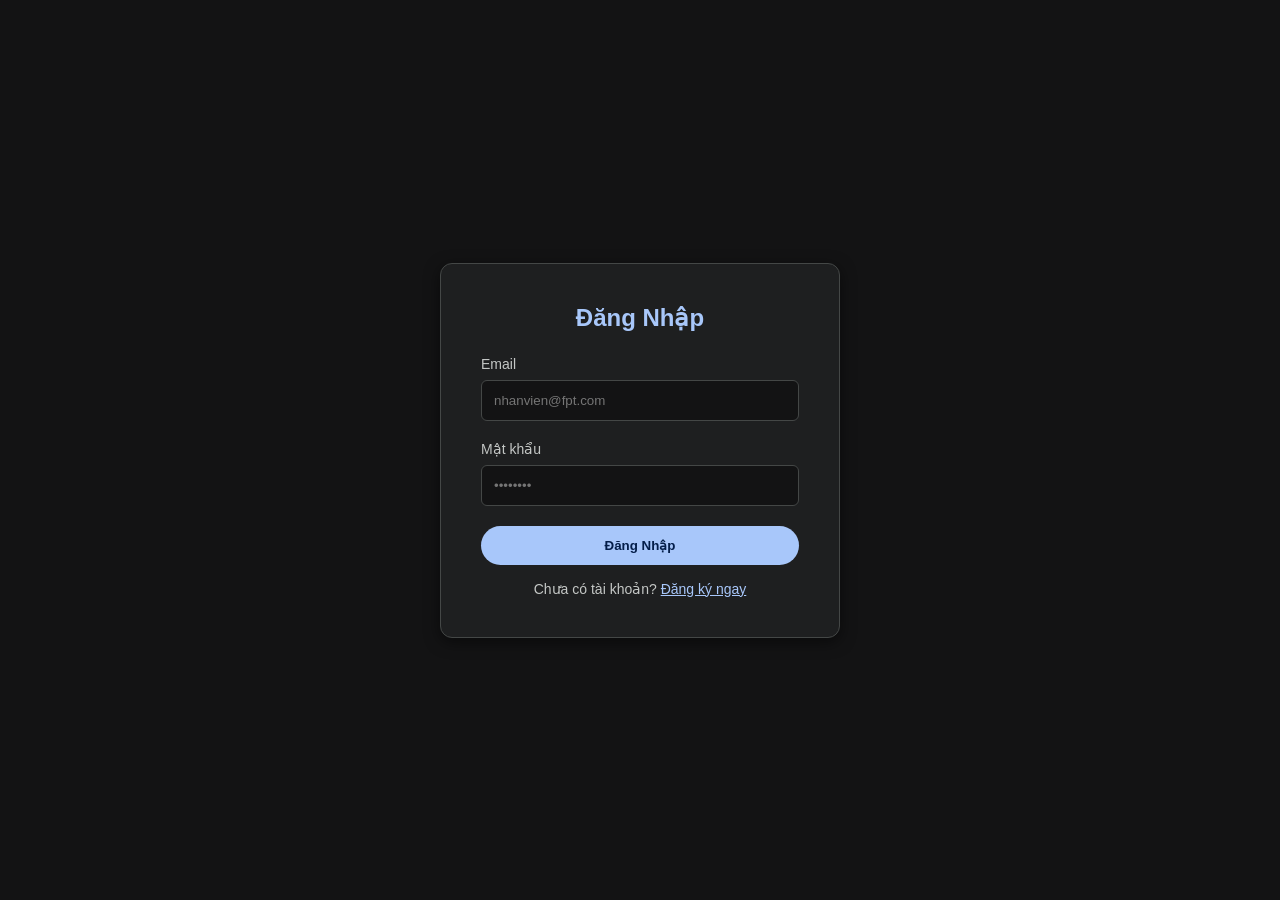
==== frontend/index.html @ 5b6f96ec "chore: restructure project and move git root" ====
<!DOCTYPE html>
<html lang="en">
<head>
    <meta charset="UTF-8">
    <meta name="viewport" content="width=device-width, initial-scale=1.0">
    <title>FPT AI - Login</title>
    <link rel="stylesheet" href="style.css">
</head>
<body>

    <div class="auth-container">
        <h2 id="auth-title">Đăng Nhập</h2>
        
        <form id="auth-form">
            <div class="input-group">
                <label for="email">Email</label>
                <input type="email" id="email" required placeholder="nhanvien@fpt.com">
            </div>
            <div class="input-group">
                <label for="password">Mật khẩu</label>
                <input type="password" id="password" required placeholder="••••••••">
            </div>
            
            <button type="submit" class="btn" id="auth-btn">Đăng Nhập</button>
        </form>

        <div id="auth-message"></div>

        <div class="toggle-auth">
            <p id="toggle-text">Chưa có tài khoản? <span onclick="toggleAuthMode()">Đăng ký ngay</span></p>
        </div>
    </div>

    <script>
        let isLoginMode = true;

        function toggleAuthMode() {
            isLoginMode = !isLoginMode;
            document.getElementById('auth-title').innerText = isLoginMode ? 'Đăng Nhập' : 'Đăng Ký Tài Khoản';
            document.getElementById('auth-btn').innerText = isLoginMode ? 'Đăng Nhập' : 'Đăng Ký';
            document.getElementById('toggle-text').innerHTML = isLoginMode 
                ? 'Chưa có tài khoản? <span onclick="toggleAuthMode()">Đăng ký ngay</span>' 
                : 'Đã có tài khoản? <span onclick="toggleAuthMode()">Đăng nhập</span>';
            document.getElementById('auth-message').innerText = '';
        }
    </script>
    
    <script src="app.js"></script>
</body>
</html>
---- frontend/style.css ----
:root {
    --bg-color: #131314;
    --sidebar-bg: #1e1f20;
    --text-primary: #e3e3e3;
    --text-secondary: #c4c7c5;
    --accent-color: #a8c7fa;
    --border-color: #444746;
    --message-user: #282a2c;
    --message-bot: #131314;
}

* {
    box-sizing: border-box;
    margin: 0;
    padding: 0;
    font-family: 'Segoe UI', Tahoma, Geneva, Verdana, sans-serif;
}

body {
    background-color: var(--bg-color);
    color: var(--text-primary);
    height: 100vh;
    display: flex;
    justify-content: center;
    align-items: center;
}

/* --- AUTH PAGE STYLES --- */
.auth-container {
    background-color: var(--sidebar-bg);
    padding: 40px;
    border-radius: 12px;
    width: 100%;
    max-width: 400px;
    box-shadow: 0 4px 15px rgba(0, 0, 0, 0.5);
    border: 1px solid var(--border-color);
}

.auth-container h2 {
    text-align: center;
    margin-bottom: 24px;
    color: var(--accent-color);
}

.input-group {
    margin-bottom: 20px;
}

.input-group label {
    display: block;
    margin-bottom: 8px;
    color: var(--text-secondary);
    font-size: 14px;
}

.input-group input {
    width: 100%;
    padding: 12px;
    border-radius: 6px;
    border: 1px solid var(--border-color);
    background-color: var(--bg-color);
    color: var(--text-primary);
    outline: none;
    transition: border-color 0.2s;
}

.input-group input:focus {
    border-color: var(--accent-color);
}

.btn {
    width: 100%;
    padding: 12px;
    background-color: var(--accent-color);
    color: #041e49;
    border: none;
    border-radius: 24px;
    font-weight: 600;
    cursor: pointer;
    transition: opacity 0.2s;
}

.btn:hover {
    opacity: 0.9;
}

.toggle-auth {
    text-align: center;
    margin-top: 16px;
    font-size: 14px;
    color: var(--text-secondary);
}

.toggle-auth span {
    color: var(--accent-color);
    cursor: pointer;
    text-decoration: underline;
}

#auth-message {
    text-align: center;
    margin-top: 10px;
    font-size: 14px;
    color: #ff8989;
}

/* --- CHAT PAGE STYLES --- */
.chat-body {
    display: flex;
    width: 100vw;
    justify-content: flex-start;
}

.sidebar {
    width: 260px;
    background-color: var(--sidebar-bg);
    display: flex;
    flex-direction: column;
    border-right: 1px solid var(--border-color);
}

.sidebar-header, .sidebar-footer {
    padding: 20px;
}

.new-chat-btn, .logout-btn {
    width: 100%;
    padding: 12px;
    background-color: transparent;
    color: var(--text-primary);
    border: 1px solid var(--border-color);
    border-radius: 8px;
    cursor: pointer;
    text-align: left;
    transition: background 0.2s;
}

.new-chat-btn:hover, .logout-btn:hover {
    background-color: rgba(255,255,255,0.1);
}

.conversation-list {
    flex-grow: 1;
    overflow-y: auto;
    padding: 0 10px;
}

.conv-item {
    padding: 12px;
    margin-bottom: 5px;
    border-radius: 8px;
    cursor: pointer;
    color: var(--text-secondary);
    white-space: nowrap;
    overflow: hidden;
    text-overflow: ellipsis;
}

.conv-item:hover, .conv-item.active {
    background-color: rgba(255,255,255,0.05);
    color: var(--text-primary);
}

.main-chat {
    flex-grow: 1;
    display: flex;
    flex-direction: column;
    background-color: var(--bg-color);
    position: relative;
}

.chat-header {
    padding: 20px;
    border-bottom: 1px solid var(--border-color);
    text-align: center;
}

.chat-history {
    flex-grow: 1;
    padding: 20px 15%;
    overflow-y: auto;
    display: flex;
    flex-direction: column;
    gap: 24px;
    padding-bottom: 120px; /* Chừa không gian cho input */
}

.welcome-message {
    margin: auto;
    text-align: center;
    color: var(--text-secondary);
}

.welcome-message h2 {
    background: -webkit-linear-gradient(45deg, #a8c7fa, #c58bf2);
    -webkit-background-clip: text;
    background-clip: text;
    -webkit-text-fill-color: transparent;
    font-size: 2.5rem;
    margin-bottom: 10px;
}

/* --- MESSAGE STYLES --- */
.message {
    display: flex;
    gap: 16px;
    max-width: 85%;
    font-size: 15px;
    line-height: 1.6;
}

.message.user {
    align-self: flex-end;
    flex-direction: row-reverse;
}

.message.user .msg-content {
    background-color: var(--message-user);
    padding: 12px 20px;
    border-radius: 24px;
    border-bottom-right-radius: 4px;
}

.message.assistant {
    align-self: flex-start;
}

.message.assistant .msg-content {
    padding: 4px 0; /* Căn ngang hàng với avatar */
}

/* --- AVATAR --- */
.avatar {
    width: 36px;
    height: 36px;
    border-radius: 50%;
    display: flex;
    align-items: center;
    justify-content: center;
    flex-shrink: 0;
}

.ai-avatar {
    background: linear-gradient(135deg, #a8c7fa, #c58bf2);
    color: #131314;
    font-size: 18px;
}

/* --- CHAT INPUT --- */
.chat-input-container {
    position: absolute;
    bottom: 0;
    left: 0;
    width: 100%;
    padding: 20px 15%;
    background: linear-gradient(180deg, transparent, var(--bg-color) 40%);
}

#chat-form {
    display: flex;
    background-color: var(--sidebar-bg);
    border-radius: 32px;
    padding: 8px 16px;
    border: 1px solid var(--border-color);
    box-shadow: 0 4px 20px rgba(0, 0, 0, 0.3);
}

#message-input {
    flex-grow: 1;
    background: transparent;
    border: none;
    color: var(--text-primary);
    padding: 12px;
    outline: none;
    font-size: 15px;
}

#send-btn {
    background: transparent;
    border: none;
    color: var(--accent-color);
    cursor: pointer;
    padding: 0 10px;
    font-size: 18px;
}

#send-btn:disabled {
    color: var(--border-color);
    cursor: not-allowed;
}

strong {
    color: #fff;
    font-weight: 600;
}
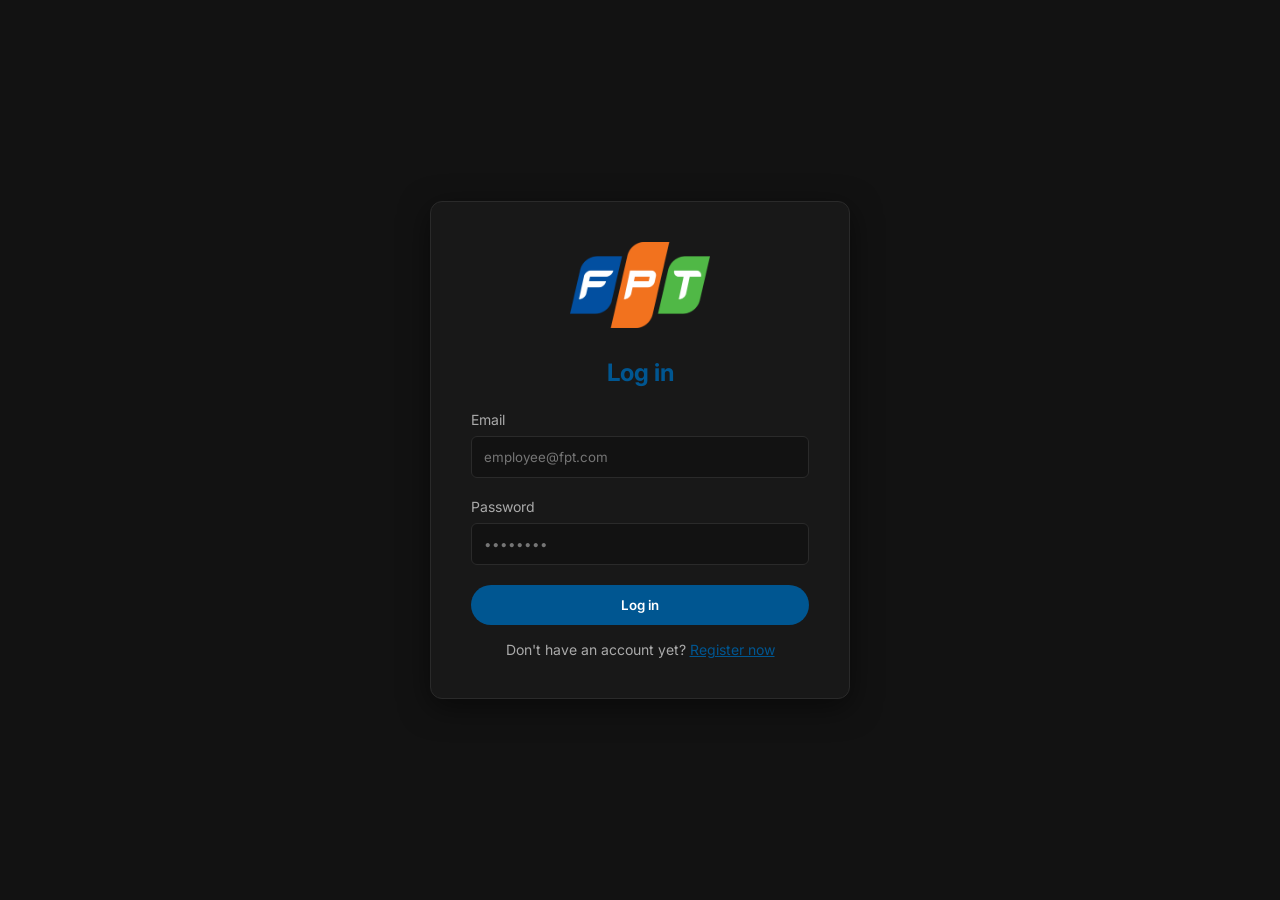
==== commit 3738cce1: "style: change language to English" ====
--- a/frontend/index.html
+++ b/frontend/index.html
@@ -3,48 +3,39 @@
 <head>
     <meta charset="UTF-8">
     <meta name="viewport" content="width=device-width, initial-scale=1.0">
-    <title>FPT AI - Login</title>
+    <title>FPT AI Assistant - Login</title>
     <link rel="stylesheet" href="style.css">
+    <link rel="preconnect" href="https://fonts.googleapis.com">
+    <link rel="preconnect" href="https://fonts.gstatic.com" crossorigin>
+    <link href="https://fonts.googleapis.com/css2?family=Inter:wght@400;500;600;700&display=swap" rel="stylesheet">
 </head>
-<body>
+<body class="auth-page-body">
 
     <div class="auth-container">
-        <h2 id="auth-title">Đăng Nhập</h2>
+        <img src="image_2301e1.png" alt="FPT Logo" class="fpt-logo">
+        
+        <h2 id="auth-title">Log in</h2>
         
         <form id="auth-form">
             <div class="input-group">
                 <label for="email">Email</label>
-                <input type="email" id="email" required placeholder="nhanvien@fpt.com">
+                <input type="email" id="email" required placeholder="employee@fpt.com">
             </div>
             <div class="input-group">
-                <label for="password">Mật khẩu</label>
+                <label for="password">Password</label>
                 <input type="password" id="password" required placeholder="••••••••">
             </div>
             
-            <button type="submit" class="btn" id="auth-btn">Đăng Nhập</button>
+            <button type="submit" class="btn" id="auth-btn">Log in</button>
         </form>
 
         <div id="auth-message"></div>
 
         <div class="toggle-auth">
-            <p id="toggle-text">Chưa có tài khoản? <span onclick="toggleAuthMode()">Đăng ký ngay</span></p>
+            <p id="toggle-text">Don't have an account yet? <span onclick="toggleAuthMode()">Register now</span></p>
         </div>
     </div>
 
-    <script>
-        let isLoginMode = true;
-
-        function toggleAuthMode() {
-            isLoginMode = !isLoginMode;
-            document.getElementById('auth-title').innerText = isLoginMode ? 'Đăng Nhập' : 'Đăng Ký Tài Khoản';
-            document.getElementById('auth-btn').innerText = isLoginMode ? 'Đăng Nhập' : 'Đăng Ký';
-            document.getElementById('toggle-text').innerHTML = isLoginMode 
-                ? 'Chưa có tài khoản? <span onclick="toggleAuthMode()">Đăng ký ngay</span>' 
-                : 'Đã có tài khoản? <span onclick="toggleAuthMode()">Đăng nhập</span>';
-            document.getElementById('auth-message').innerText = '';
-        }
-    </script>
-    
     <script src="app.js"></script>
 </body>
 </html>
--- a/frontend/style.css
+++ b/frontend/style.css
@@ -1,19 +1,21 @@
 :root {
-    --bg-color: #131314;
-    --sidebar-bg: #1e1f20;
-    --text-primary: #e3e3e3;
-    --text-secondary: #c4c7c5;
-    --accent-color: #a8c7fa;
-    --border-color: #444746;
-    --message-user: #282a2c;
-    --message-bot: #131314;
+    --bg-color: #121212;
+    --sidebar-bg: #181818;
+    --text-primary: #e0e0e0;
+    --text-secondary: #aaaaaa;
+    --accent-color: #005691; /* FPT Blue */
+    --accent-hover: #00406e;
+    --border-color: #2a2a2a;
+    --message-user: #2c2c2c;
+    --message-bot: #121212;
+    --gradient-bot: linear-gradient(135deg, #a8c7fa, #c58bf2);
 }
 
 * {
     box-sizing: border-box;
     margin: 0;
     padding: 0;
-    font-family: 'Segoe UI', Tahoma, Geneva, Verdana, sans-serif;
+    font-family: 'Inter', 'Segoe UI', Tahoma, Geneva, Verdana, sans-serif;
 }
 
 body {
@@ -21,25 +23,42 @@
     color: var(--text-primary);
     height: 100vh;
     display: flex;
+    overflow: hidden; /* Ngăn chặn cuộn toàn body */
+}
+
+/* --- LOGO STYLES --- */
+.fpt-logo {
+    display: block;
+    margin: 0 auto;
+    object-fit: contain;
+}
+
+/* --- AUTH PAGE STYLES --- */
+.auth-page-body {
     justify-content: center;
     align-items: center;
 }
 
-/* --- AUTH PAGE STYLES --- */
 .auth-container {
     background-color: var(--sidebar-bg);
     padding: 40px;
     border-radius: 12px;
     width: 100%;
-    max-width: 400px;
-    box-shadow: 0 4px 15px rgba(0, 0, 0, 0.5);
+    max-width: 420px;
+    box-shadow: 0 8px 30px rgba(0, 0, 0, 0.5);
     border: 1px solid var(--border-color);
+}
+
+.auth-container .fpt-logo {
+    margin-bottom: 30px;
+    width: 140px;
 }
 
 .auth-container h2 {
     text-align: center;
     margin-bottom: 24px;
     color: var(--accent-color);
+    font-size: 1.5rem;
 }
 
 .input-group {
@@ -61,27 +80,28 @@
     background-color: var(--bg-color);
     color: var(--text-primary);
     outline: none;
-    transition: border-color 0.2s;
+    transition: border-color 0.2s, box-shadow 0.2s;
 }
 
 .input-group input:focus {
     border-color: var(--accent-color);
+    box-shadow: 0 0 0 2px rgba(0, 86, 145, 0.3);
 }
 
 .btn {
     width: 100%;
     padding: 12px;
     background-color: var(--accent-color);
-    color: #041e49;
+    color: white;
     border: none;
     border-radius: 24px;
     font-weight: 600;
     cursor: pointer;
-    transition: opacity 0.2s;
+    transition: background 0.2s;
 }
 
 .btn:hover {
-    opacity: 0.9;
+    background-color: var(--accent-hover);
 }
 
 .toggle-auth {
@@ -105,22 +125,23 @@
 }
 
 /* --- CHAT PAGE STYLES --- */
-.chat-body {
-    display: flex;
-    width: 100vw;
-    justify-content: flex-start;
-}
-
 .sidebar {
-    width: 260px;
+    width: 280px;
     background-color: var(--sidebar-bg);
     display: flex;
     flex-direction: column;
     border-right: 1px solid var(--border-color);
-}
-
-.sidebar-header, .sidebar-footer {
+    flex-shrink: 0;
+}
+
+.sidebar-header {
     padding: 20px;
+    border-bottom: 1px solid var(--border-color);
+}
+
+.sidebar-header .fpt-logo {
+    width: 110px;
+    margin-bottom: 15px;
 }
 
 .new-chat-btn, .logout-btn {
@@ -132,33 +153,54 @@
     border-radius: 8px;
     cursor: pointer;
     text-align: left;
-    transition: background 0.2s;
+    transition: background 0.2s, color 0.2s;
+    font-size: 14px;
 }
 
 .new-chat-btn:hover, .logout-btn:hover {
-    background-color: rgba(255,255,255,0.1);
+    background-color: rgba(255,255,255,0.05);
 }
 
 .conversation-list {
     flex-grow: 1;
     overflow-y: auto;
-    padding: 0 10px;
+    padding: 10px;
+}
+
+.conversation-list h4 {
+    color: var(--text-secondary);
+    font-size: 12px;
+    margin-bottom: 10px;
+    padding-left: 10px;
 }
 
 .conv-item {
-    padding: 12px;
-    margin-bottom: 5px;
+    padding: 10px 15px;
+    margin-bottom: 4px;
     border-radius: 8px;
     cursor: pointer;
     color: var(--text-secondary);
     white-space: nowrap;
     overflow: hidden;
     text-overflow: ellipsis;
-}
-
-.conv-item:hover, .conv-item.active {
-    background-color: rgba(255,255,255,0.05);
-    color: var(--text-primary);
+    font-size: 14px;
+    transition: background 0.2s, color 0.2s;
+}
+
+.conv-item:hover {
+    background-color: rgba(255,255,255,0.03);
+    color: var(--text-primary);
+}
+
+.conv-item.active {
+    background-color: rgba(0, 86, 145, 0.1); /* Subtle blue active */
+    color: var(--accent-color);
+    font-weight: 500;
+}
+
+.sidebar-footer {
+    padding: 20px;
+    border-top: 1px solid var(--border-color);
 }
 
 .main-chat {
@@ -167,45 +209,57 @@
     flex-direction: column;
     background-color: var(--bg-color);
     position: relative;
+    width: 100%;
 }
 
 .chat-header {
     padding: 20px;
     border-bottom: 1px solid var(--border-color);
     text-align: center;
+    background-color: var(--bg-color);
+    z-index: 10;
 }
 
 .chat-history {
     flex-grow: 1;
-    padding: 20px 15%;
+    padding: 20px 10%; /* More generous padding */
     overflow-y: auto;
     display: flex;
     flex-direction: column;
-    gap: 24px;
-    padding-bottom: 120px; /* Chừa không gian cho input */
+    gap: 20px;
+    position: relative;
+}
+
+/* Sửa lỗi cuộn: đảm bảo content có chiều cao thật */
+.chat-history::after {
+    content: '';
+    display: block;
+    height: 10px;
 }
 
 .welcome-message {
     margin: auto;
     text-align: center;
     color: var(--text-secondary);
+    max-width: 600px;
 }
 
 .welcome-message h2 {
     background: -webkit-linear-gradient(45deg, #a8c7fa, #c58bf2);
     -webkit-background-clip: text;
-    background-clip: text;
+    background-clip: text; /* THÊM DÒNG NÀY VÀO ĐÂY */
     -webkit-text-fill-color: transparent;
     font-size: 2.5rem;
     margin-bottom: 10px;
+    font-weight: 700;
 }
 
 /* --- MESSAGE STYLES --- */
 .message {
     display: flex;
-    gap: 16px;
-    max-width: 85%;
-    font-size: 15px;
+    gap: 12px;
+    max-width: 80%;
+    font-size: 14px;
     line-height: 1.6;
 }
 
@@ -216,8 +270,8 @@
 
 .message.user .msg-content {
     background-color: var(--message-user);
-    padding: 12px 20px;
-    border-radius: 24px;
+    padding: 10px 16px;
+    border-radius: 18px;
     border-bottom-right-radius: 4px;
 }
 
@@ -226,43 +280,46 @@
 }
 
 .message.assistant .msg-content {
-    padding: 4px 0; /* Căn ngang hàng với avatar */
+    background-color: var(--message-bot);
+    padding: 10px 0;
+    width: 100%;
 }
 
 /* --- AVATAR --- */
 .avatar {
-    width: 36px;
-    height: 36px;
+    width: 32px;
+    height: 32px;
     border-radius: 50%;
     display: flex;
     align-items: center;
     justify-content: center;
     flex-shrink: 0;
+    margin-top: 4px; /* Align top with first line */
 }
 
 .ai-avatar {
-    background: linear-gradient(135deg, #a8c7fa, #c58bf2);
-    color: #131314;
-    font-size: 18px;
+    background: var(--gradient-bot);
+    color: #121212;
+    font-size: 16px;
 }
 
 /* --- CHAT INPUT --- */
 .chat-input-container {
-    position: absolute;
+    padding: 20px 10%;
+    background: linear-gradient(180deg, transparent, var(--bg-color) 40%);
+    position: sticky;
     bottom: 0;
-    left: 0;
-    width: 100%;
-    padding: 20px 15%;
-    background: linear-gradient(180deg, transparent, var(--bg-color) 40%);
+    width: 100%;
+    z-index: 10;
 }
 
 #chat-form {
     display: flex;
     background-color: var(--sidebar-bg);
-    border-radius: 32px;
-    padding: 8px 16px;
+    border-radius: 28px;
+    padding: 5px 15px;
     border: 1px solid var(--border-color);
-    box-shadow: 0 4px 20px rgba(0, 0, 0, 0.3);
+    box-shadow: 0 4px 15px rgba(0, 0, 0, 0.3);
 }
 
 #message-input {
@@ -272,7 +329,7 @@
     color: var(--text-primary);
     padding: 12px;
     outline: none;
-    font-size: 15px;
+    font-size: 14px;
 }
 
 #send-btn {
@@ -289,7 +346,20 @@
     cursor: not-allowed;
 }
 
-strong {
-    color: #fff;
-    font-weight: 600;
+/* Scrollbar styling */
+::-webkit-scrollbar {
+    width: 8px;
+}
+
+::-webkit-scrollbar-track {
+    background: transparent;
+}
+
+::-webkit-scrollbar-thumb {
+    background: #333;
+    border-radius: 4px;
+}
+
+::-webkit-scrollbar-thumb:hover {
+    background: #444;
 }
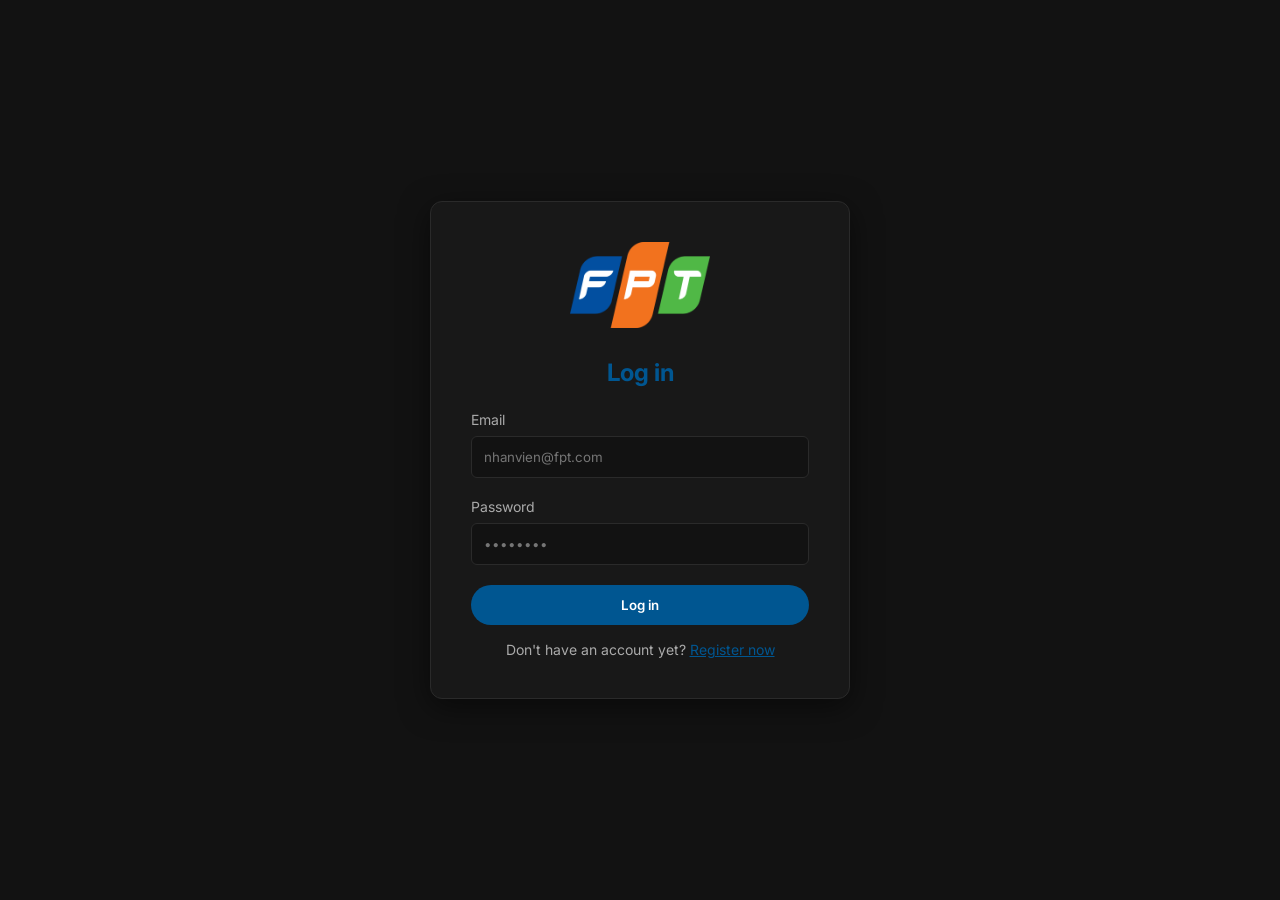
==== commit 2b8f793c: ":feat: add user name" ====
--- a/frontend/index.html
+++ b/frontend/index.html
@@ -5,6 +5,7 @@
     <meta name="viewport" content="width=device-width, initial-scale=1.0">
     <title>FPT AI Assistant - Login</title>
     <link rel="stylesheet" href="style.css">
+    <link rel="icon" type="image/png" href="image_2301e1.png">
     <link rel="preconnect" href="https://fonts.googleapis.com">
     <link rel="preconnect" href="https://fonts.gstatic.com" crossorigin>
     <link href="https://fonts.googleapis.com/css2?family=Inter:wght@400;500;600;700&display=swap" rel="stylesheet">
@@ -17,9 +18,14 @@
         <h2 id="auth-title">Log in</h2>
         
         <form id="auth-form">
+            <div class="input-group" id="name-group" style="display: none;">
+                <label for="fullname">Username</label>
+                <input type="text" id="fullname" placeholder="Enter your name">
+            </div>
+
             <div class="input-group">
                 <label for="email">Email</label>
-                <input type="email" id="email" required placeholder="employee@fpt.com">
+                <input type="email" id="email" required placeholder="nhanvien@fpt.com">
             </div>
             <div class="input-group">
                 <label for="password">Password</label>
--- a/frontend/style.css
+++ b/frontend/style.css
@@ -175,16 +175,43 @@
 }
 
 .conv-item {
+    display: flex;
+    justify-content: space-between;
+    align-items: center;
     padding: 10px 15px;
     margin-bottom: 4px;
     border-radius: 8px;
     cursor: pointer;
     color: var(--text-secondary);
+    font-size: 14px;
+    transition: background 0.2s, color 0.2s;
+}
+
+.conv-title {
     white-space: nowrap;
     overflow: hidden;
     text-overflow: ellipsis;
-    font-size: 14px;
-    transition: background 0.2s, color 0.2s;
+    flex-grow: 1;
+    padding-right: 10px;
+}
+
+.delete-btn {
+    background: transparent;
+    border: none;
+    color: var(--text-secondary);
+    cursor: pointer;
+    padding: 4px;
+    opacity: 0; /* Ẩn mặc định */
+    transition: opacity 0.2s, color 0.2s;
+}
+
+/* Hiện nút xóa khi hover vào item */
+.conv-item:hover .delete-btn {
+    opacity: 1; 
+}
+
+.delete-btn:hover {
+    color: #ff5252; /* Chuyển màu đỏ khi hover vào nút xóa */
 }
 
 .conv-item:hover {
@@ -362,4 +389,17 @@
 
 ::-webkit-scrollbar-thumb:hover {
     background: #444;
+}
+/* --- LOADING SPINNER STYLES --- */
+.message.assistant .msg-content {
+    display: flex;
+    align-items: center;
+    gap: 10px; /* Khoảng cách giữa icon và chữ */
+}
+
+/* Định dạng cho icon xoay */
+.loading-spinner {
+    color: var(--accent-color);
+    font-size: 16px;
+    animation: fa-spin 1.5s infinite linear; /* Hiệu ứng xoay của Font Awesome */
 }
